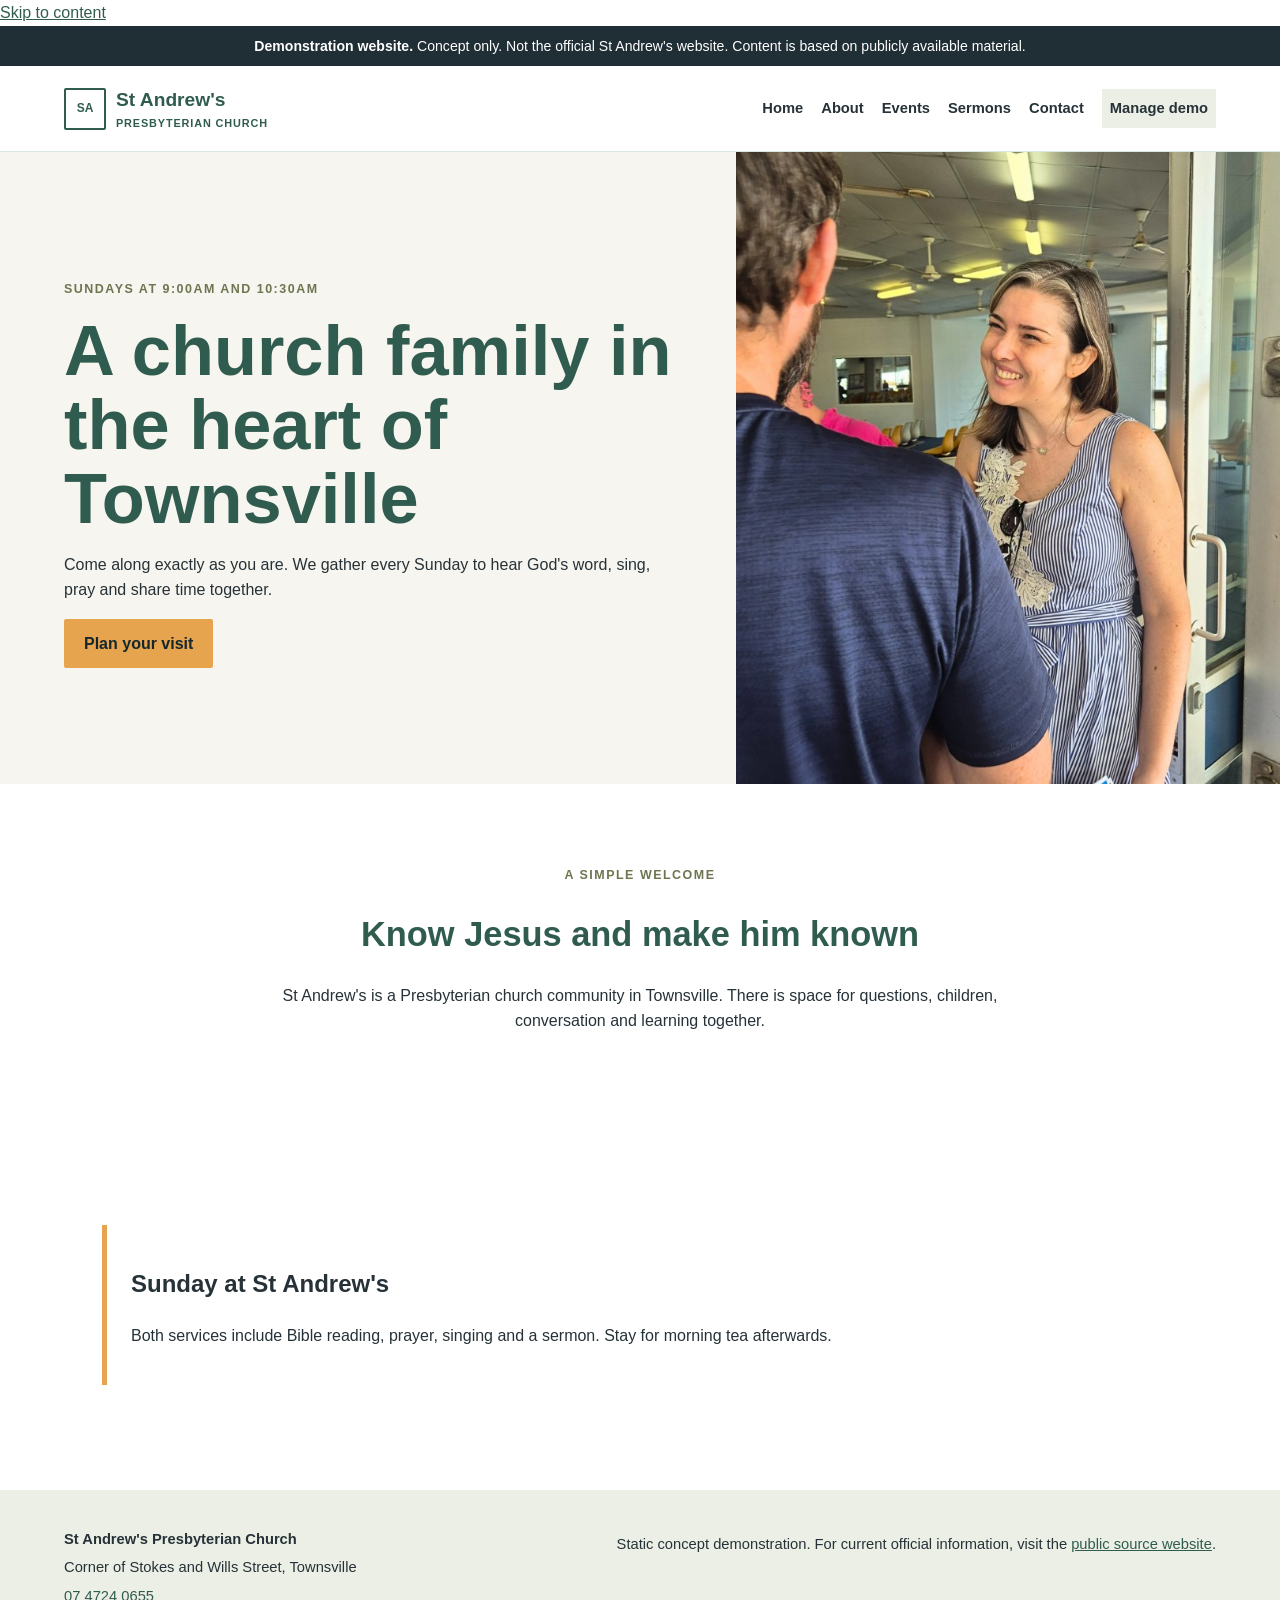
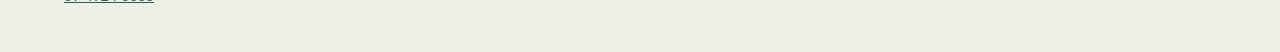
==== index.html @ 090e1e3d "Build St Andrews static demonstration" ====
<!doctype html><html lang="en"><head><meta charset="utf-8"><meta name="viewport" content="width=device-width,initial-scale=1"><base href="./"><title>St Andrew's Townsville | Modern demo</title><meta name="description" content="A modern static concept for St Andrew's Presbyterian Church Townsville."><meta name="robots" content="noindex,nofollow"><meta property="og:title" content="St Andrew's Townsville | Modern demo"><meta property="og:description" content="A modern static concept for St Andrew's Presbyterian Church Townsville."><link rel="icon" href="assets/favicon.svg" type="image/svg+xml"><link rel="stylesheet" href="assets/site.css"></head><body><a class="skip" href="#content">Skip to content</a><aside class="demo" role="note"><strong>Demonstration website.</strong> Concept only. Not the official St Andrew's website. Content is based on publicly available material.</aside><header class="sitehead"><a class="brand" href="index.html" aria-label="St Andrew's home"><span class="mark">SA</span><span>St Andrew's <small>Presbyterian Church</small></span></a><button class="menu" aria-expanded="false" aria-controls="nav">Menu</button><nav id="nav" aria-label="Primary"><a href="index.html">Home</a><a href="about/index.html">About</a><a href="events/index.html">Events</a><a href="sermons/index.html">Sermons</a><a href="contact/index.html">Contact</a><a class="manage-link" href="manage/index.html">Manage demo</a></nav></header><main id="content"><section class="hero"><div class="copy"><p class="eyebrow">Sundays at 9:00am and 10:30am</p><h1 data-headline>A church family in the heart of Townsville</h1><p data-welcome>Come along exactly as you are.</p><a class="button" href="about/index.html">Plan your visit</a></div><img src="assets/church.webp" width="800" height="800" alt="People arriving at St Andrew's church"></section><section class="wrap intro"><p class="eyebrow">A simple welcome</p><h2>Know Jesus and make him known</h2><p>St Andrew's is a Presbyterian church community in Townsville. There is space for questions, children, conversation and learning together.</p></section><section class="wrap"><div class="welcome-note"><h2>Sunday at St Andrew's</h2><p>Both services include Bible reading, prayer, singing and a sermon. Stay for morning tea afterwards.</p></div></section></main><footer><div><strong>St Andrew's Presbyterian Church</strong><p>Corner of Stokes and Wills Street, Townsville</p><p><a href="tel:0747240655">07 4724 0655</a></p></div><p>Static concept demonstration. For current official information, visit the <a target="_blank" rel="noopener" href="https://www.standrewstownsville.org.au/">public source website</a>.</p></footer><script id="baseline-data" type="application/json">{"site": {"headline": "A church family in the heart of Townsville", "welcome": "Come along exactly as you are. We gather every Sunday to hear God's word, sing, pray and share time together."}, "sermons": [{"id": "s1", "date": "2026-07-19", "title": "Matthew 6:12: The Lord's Prayer, Talk 4", "speaker": "Damon Scott", "passage": "Matthew 6:12"}, {"id": "s2", "date": "2026-07-12", "title": "Matthew 6:11: The Lord's Prayer, Talk 3", "speaker": "Damon Scott", "passage": "Matthew 6:11"}], "events": [{"id": "e1", "date": "2026-07-26", "title": "Sunday services", "detail": "9:00am traditional service and 10:30am contemporary service at 119 Wills Street."}, {"id": "e2", "date": "2026-07-31", "title": "Pressy Youth Townsville", "detail": "Grades 7 to 12, Friday during school term at Willows Presbyterian Church."}, {"id": "e3", "date": "2026-06-28", "title": "Sunday services", "detail": "A past regular gathering example."}]}</script><script src="assets/site.js"></script></body></html>
---- assets/site.css ----
*{box-sizing:border-box}html{scroll-behavior:smooth}body{margin:0;font-family:Arial,Helvetica,sans-serif;color:#263238;line-height:1.6;background:#fff}a{color:#305c4f}a:focus-visible,button:focus-visible,input:focus-visible{outline:3px solid #f0ab36;outline-offset:3px}.demo{background:#202e36;color:#fff;text-align:center;padding:9px 18px;font-size:.88rem}.sitehead{min-height:86px;display:flex;align-items:center;justify-content:space-between;gap:20px;padding:12px max(5vw,22px);border-bottom:1px solid #dce5e6;background:#fff}.brand{color:#305c4f;text-decoration:none;font-size:1.2rem;font-weight:700;display:flex;align-items:center;gap:10px}.brand small{display:block;font-size:.68rem;letter-spacing:.08em;text-transform:uppercase}.mark{border:2px solid #305c4f;border-radius:2px;display:grid;place-items:center;width:42px;height:42px;font-size:.75rem}nav{display:flex;gap:18px;align-items:center}nav a{text-decoration:none;color:#263238;font-weight:700;font-size:.92rem}nav a:hover{color:#305c4f}.menu{display:none}.hero{min-height:520px;display:grid;grid-template-columns:1.15fr .85fr;background:#f7f5ef}.hero .copy{padding:clamp(48px,9vw,120px) max(5vw,22px)}h1{color:#305c4f;font-family:Arial,Helvetica,sans-serif;font-size:clamp(2.5rem,5.5vw,5rem);line-height:1.05;margin:.2em 0}.hero img{width:100%;height:100%;object-fit:cover}.eyebrow{text-transform:uppercase;letter-spacing:.12em;color:#6d7650;font-weight:700;font-size:.78rem}.button{display:inline-block;background:#e5a44d;color:#15272d!important;padding:12px 20px;font-weight:700;text-decoration:none;border-radius:2px}.wrap{max-width:1120px;margin:auto;padding:70px 22px}.intro{text-align:center;max-width:760px}.intro h2,.section h2{font-family:Arial,Helvetica,sans-serif;color:#305c4f;font-size:2.15rem;line-height:1.15}.grid{display:grid;grid-template-columns:repeat(3,1fr);gap:25px;margin-top:35px}.card{border:1px solid #d8e1df;background:#fff}.card img{width:100%;aspect-ratio:4/3;object-fit:cover}.card div{padding:20px}.band{background:#ecefe5}.pagehero{padding:72px 22px;background:#f7f5ef;text-align:center}.pagehero h1{font-size:clamp(2.5rem,5vw,4rem)}.prose{max-width:780px;margin:auto}.sermons{display:grid;grid-template-columns:repeat(2,1fr);gap:24px}.sermon{border-top:4px solid #e5a44d;padding:20px;background:#f7faf9}.muted{color:#5e6669}footer{padding:38px max(5vw,22px);background:#ecefe5;display:flex;justify-content:space-between;gap:30px;font-size:.92rem}footer p{margin:.35em 0}@media(max-width:720px){.menu{display:block;background:#fff;border:1px solid #305c4f;padding:8px}.sitehead{flex-wrap:wrap}nav{display:none;width:100%;flex-direction:column;align-items:flex-start;padding:12px 0}nav.open{display:flex}.hero{grid-template-columns:1fr}.hero img{height:300px;order:-1}.grid,.sermons{grid-template-columns:1fr}footer{display:block}.wrap{padding:48px 22px}}@media(prefers-reduced-motion:reduce){html{scroll-behavior:auto}}.welcome-note{border-left:5px solid #e5a44d;padding:20px 24px;background:#fff;margin:35px 0}.filter{width:100%;padding:14px;border:1px solid #8ba098;font:inherit}.editor{max-width:1100px;margin:auto;padding:42px 22px;display:grid;grid-template-columns:1fr 1fr;gap:28px}.editor section{border:1px solid #cfd8d1;padding:20px;background:#fff}.editor label{display:block;font-weight:bold;margin:11px 0 4px}.editor input,.editor textarea,.editor select{width:100%;padding:10px;font:inherit;border:1px solid #91a398}.editor textarea{min-height:90px}.editor button{margin:8px 5px 0 0;padding:10px 14px;background:#305c4f;color:#fff;border:0;font-weight:bold}.editor .danger{background:#8d3f35}.editor .status{min-height:28px;font-weight:bold}.workflow{background:#ecefe5;padding:22px;border-left:5px solid #e5a44d}.item{border-top:1px solid #d7ddd8;padding:10px 0}.manage-link{background:#ecefe5;padding:8px!important}@media(max-width:720px){.editor{grid-template-columns:1fr}}
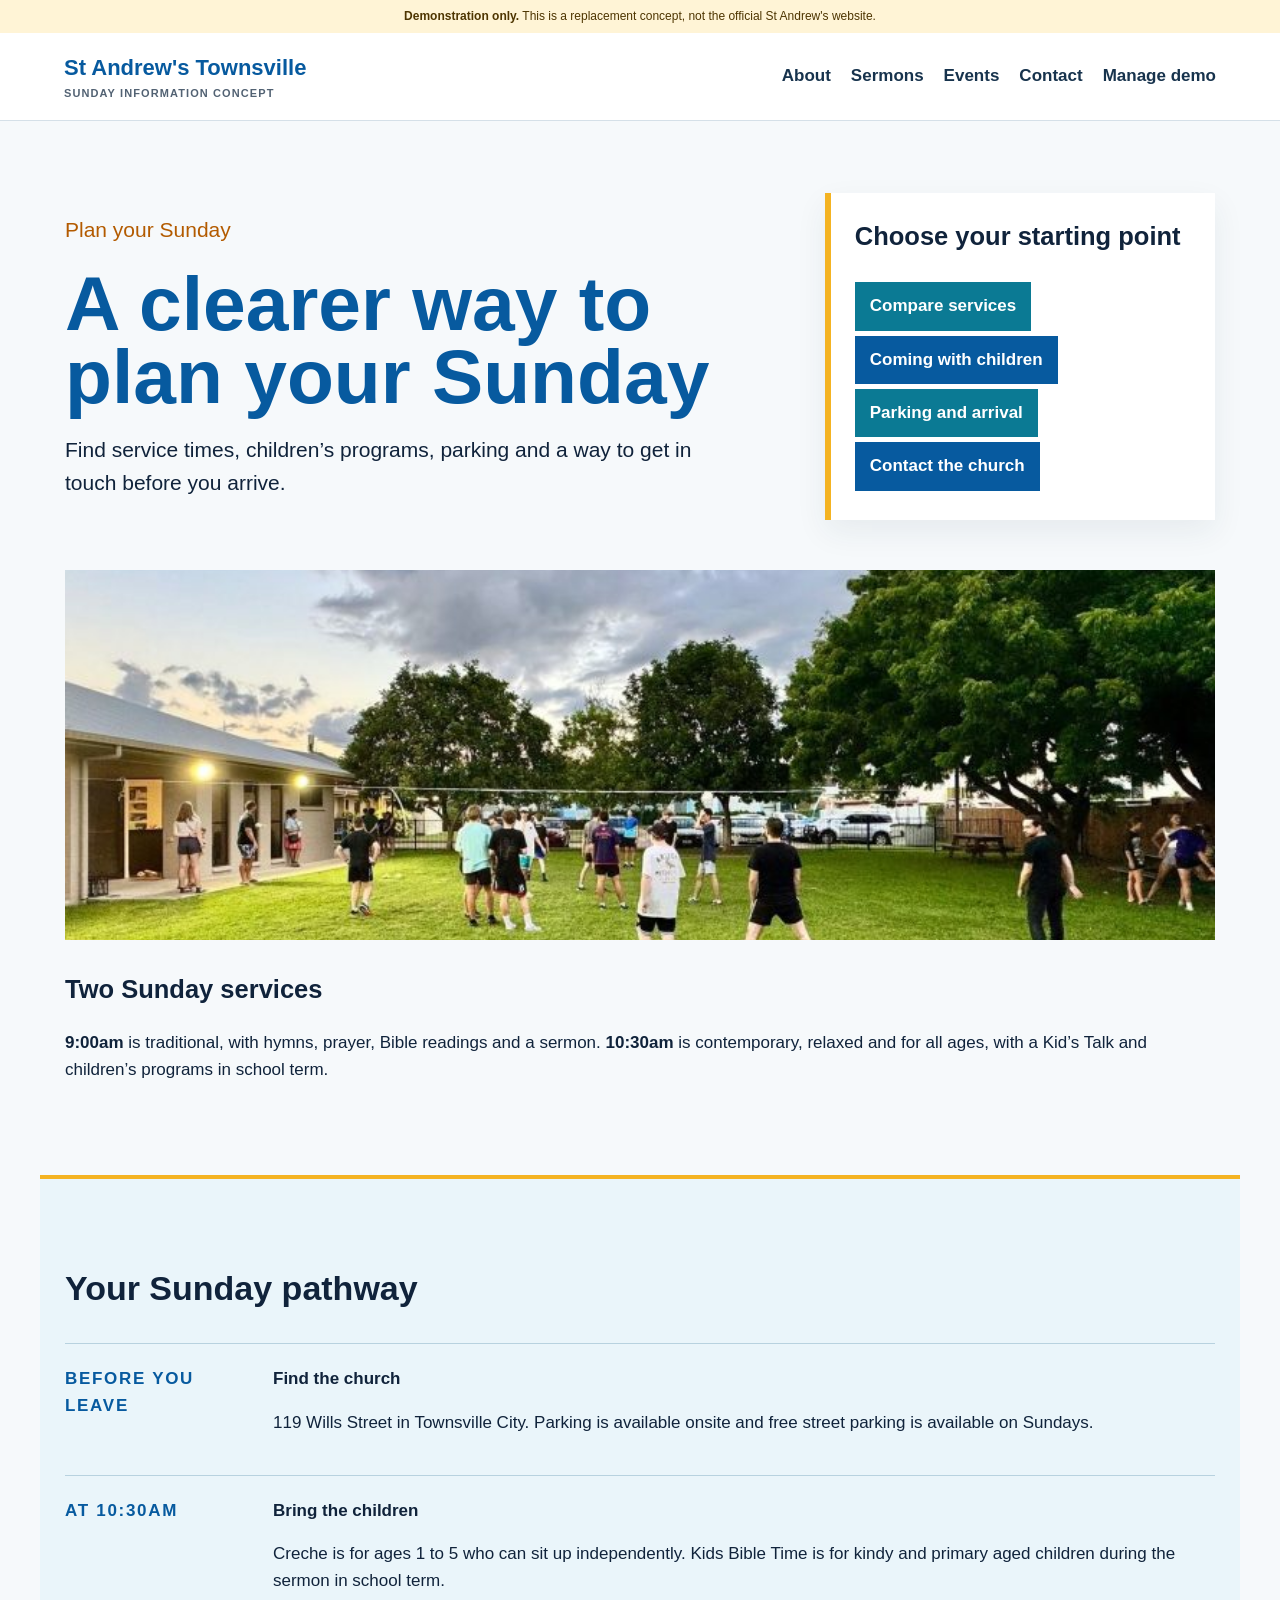
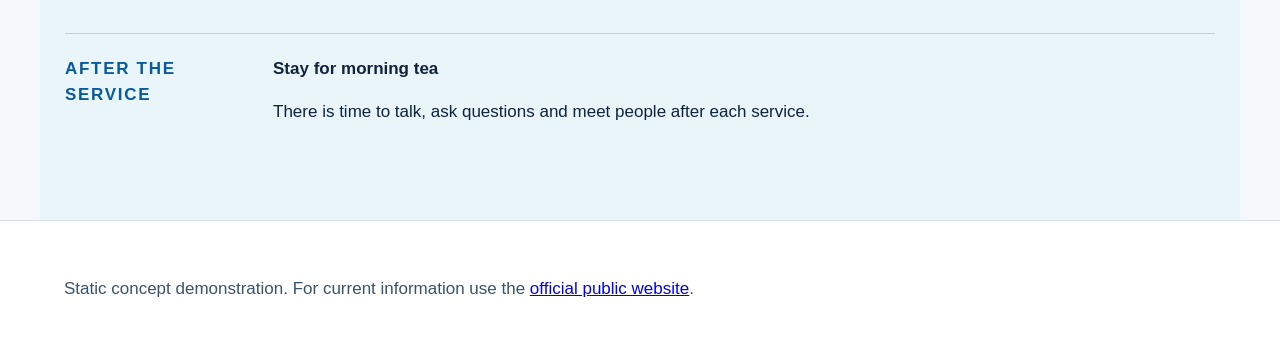
==== commit 53a826c6: "Repair fidelity, design and content workflow" ====
--- a/index.html
+++ b/index.html
@@ -1 +1 @@
-<!doctype html><html lang="en"><head><meta charset="utf-8"><meta name="viewport" content="width=device-width,initial-scale=1"><base href="./"><title>St Andrew's Townsville | Modern demo</title><meta name="description" content="A modern static concept for St Andrew's Presbyterian Church Townsville."><meta name="robots" content="noindex,nofollow"><meta property="og:title" content="St Andrew's Townsville | Modern demo"><meta property="og:description" content="A modern static concept for St Andrew's Presbyterian Church Townsville."><link rel="icon" href="assets/favicon.svg" type="image/svg+xml"><link rel="stylesheet" href="assets/site.css"></head><body><a class="skip" href="#content">Skip to content</a><aside class="demo" role="note"><strong>Demonstration website.</strong> Concept only. Not the official St Andrew's website. Content is based on publicly available material.</aside><header class="sitehead"><a class="brand" href="index.html" aria-label="St Andrew's home"><span class="mark">SA</span><span>St Andrew's <small>Presbyterian Church</small></span></a><button class="menu" aria-expanded="false" aria-controls="nav">Menu</button><nav id="nav" aria-label="Primary"><a href="index.html">Home</a><a href="about/index.html">About</a><a href="events/index.html">Events</a><a href="sermons/index.html">Sermons</a><a href="contact/index.html">Contact</a><a class="manage-link" href="manage/index.html">Manage demo</a></nav></header><main id="content"><section class="hero"><div class="copy"><p class="eyebrow">Sundays at 9:00am and 10:30am</p><h1 data-headline>A church family in the heart of Townsville</h1><p data-welcome>Come along exactly as you are.</p><a class="button" href="about/index.html">Plan your visit</a></div><img src="assets/church.webp" width="800" height="800" alt="People arriving at St Andrew's church"></section><section class="wrap intro"><p class="eyebrow">A simple welcome</p><h2>Know Jesus and make him known</h2><p>St Andrew's is a Presbyterian church community in Townsville. There is space for questions, children, conversation and learning together.</p></section><section class="wrap"><div class="welcome-note"><h2>Sunday at St Andrew's</h2><p>Both services include Bible reading, prayer, singing and a sermon. Stay for morning tea afterwards.</p></div></section></main><footer><div><strong>St Andrew's Presbyterian Church</strong><p>Corner of Stokes and Wills Street, Townsville</p><p><a href="tel:0747240655">07 4724 0655</a></p></div><p>Static concept demonstration. For current official information, visit the <a target="_blank" rel="noopener" href="https://www.standrewstownsville.org.au/">public source website</a>.</p></footer><script id="baseline-data" type="application/json">{"site": {"headline": "A church family in the heart of Townsville", "welcome": "Come along exactly as you are. We gather every Sunday to hear God's word, sing, pray and share time together."}, "sermons": [{"id": "s1", "date": "2026-07-19", "title": "Matthew 6:12: The Lord's Prayer, Talk 4", "speaker": "Damon Scott", "passage": "Matthew 6:12"}, {"id": "s2", "date": "2026-07-12", "title": "Matthew 6:11: The Lord's Prayer, Talk 3", "speaker": "Damon Scott", "passage": "Matthew 6:11"}], "events": [{"id": "e1", "date": "2026-07-26", "title": "Sunday services", "detail": "9:00am traditional service and 10:30am contemporary service at 119 Wills Street."}, {"id": "e2", "date": "2026-07-31", "title": "Pressy Youth Townsville", "detail": "Grades 7 to 12, Friday during school term at Willows Presbyterian Church."}, {"id": "e3", "date": "2026-06-28", "title": "Sunday services", "detail": "A past regular gathering example."}]}</script><script src="assets/site.js"></script></body></html>+<!doctype html><html lang="en"><head><meta charset="utf-8"><meta name="viewport" content="width=device-width,initial-scale=1"><base href="./"><title>St Andrew’s Townsville | St Andrew’s modern demo</title><meta name="description" content="St Andrew’s Townsville"><meta name="robots" content="noindex,nofollow"><meta property="og:title" content="St Andrew’s Townsville | St Andrew’s modern demo"><meta property="og:description" content="St Andrew’s Townsville"><link rel="icon" href="assets/b-favicon.svg"><link rel="stylesheet" href="assets/site.css"></head><body><a class="skip" href="#content">Skip to content</a><div class="demo"><strong>Demonstration only.</strong> This is a replacement concept, not the official St Andrew's website.</div><header class="bhead"><a class="bbrand" href="index.html">St Andrew's Townsville<small>Sunday information concept</small></a><button class="bmenu" aria-label="Open navigation">Menu</button><nav class="bnav"><a href="about/index.html">About</a><a href="sermons/index.html">Sermons</a><a href="events/index.html">Events</a><a href="contact/index.html">Contact</a><a href="manage/index.html">Manage demo</a></nav></header><main id="content"><section class="mast"><div><p class="sun">Plan your Sunday</p><h1 data-headline>A clearer way to plan your Sunday</h1><p data-welcome>Find service times, children’s programs, parking and a way to get in touch before you arrive.</p></div><aside class="route"><h2>Choose your starting point</h2><a href="#services">Compare services</a><a href="#children">Coming with children</a><a href="#arrival">Parking and arrival</a><a href="contact/index.html">Contact the church</a></aside></section><section class="daylight"><img src="assets/b-gather.jpg" width="800" height="497" alt="Public church gathering image"><h2 id="services">Two Sunday services</h2><p><strong>9:00am</strong> is traditional, with hymns, prayer, Bible readings and a sermon. <strong>10:30am</strong> is contemporary, relaxed and for all ages, with a Kid’s Talk and children’s programs in school term.</p></section><section class="pathway"><h2>Your Sunday pathway</h2><div class="steps"><div class="stepno">Before you leave</div><div><strong id="arrival">Find the church</strong><p>119 Wills Street in Townsville City. Parking is available onsite and free street parking is available on Sundays.</p></div></div><div class="steps"><div class="stepno">At 10:30am</div><div><strong id="children">Bring the children</strong><p>Creche is for ages 1 to 5 who can sit up independently. Kids Bible Time is for kindy and primary aged children during the sermon in school term.</p></div></div><div class="steps"><div class="stepno">After the service</div><div><strong>Stay for morning tea</strong><p>There is time to talk, ask questions and meet people after each service.</p></div></div></section></main><footer><p>Static concept demonstration. For current information use the <a href="https://www.standrewstownsville.org.au/" target="_blank" rel="noopener">official public website</a>.</p></footer><script type="module" src="assets/app.js"></script></body></html>
--- a/assets/site.css
+++ b/assets/site.css
@@ -1 +1 @@
-*{box-sizing:border-box}html{scroll-behavior:smooth}body{margin:0;font-family:Arial,Helvetica,sans-serif;color:#263238;line-height:1.6;background:#fff}a{color:#305c4f}a:focus-visible,button:focus-visible,input:focus-visible{outline:3px solid #f0ab36;outline-offset:3px}.demo{background:#202e36;color:#fff;text-align:center;padding:9px 18px;font-size:.88rem}.sitehead{min-height:86px;display:flex;align-items:center;justify-content:space-between;gap:20px;padding:12px max(5vw,22px);border-bottom:1px solid #dce5e6;background:#fff}.brand{color:#305c4f;text-decoration:none;font-size:1.2rem;font-weight:700;display:flex;align-items:center;gap:10px}.brand small{display:block;font-size:.68rem;letter-spacing:.08em;text-transform:uppercase}.mark{border:2px solid #305c4f;border-radius:2px;display:grid;place-items:center;width:42px;height:42px;font-size:.75rem}nav{display:flex;gap:18px;align-items:center}nav a{text-decoration:none;color:#263238;font-weight:700;font-size:.92rem}nav a:hover{color:#305c4f}.menu{display:none}.hero{min-height:520px;display:grid;grid-template-columns:1.15fr .85fr;background:#f7f5ef}.hero .copy{padding:clamp(48px,9vw,120px) max(5vw,22px)}h1{color:#305c4f;font-family:Arial,Helvetica,sans-serif;font-size:clamp(2.5rem,5.5vw,5rem);line-height:1.05;margin:.2em 0}.hero img{width:100%;height:100%;object-fit:cover}.eyebrow{text-transform:uppercase;letter-spacing:.12em;color:#6d7650;font-weight:700;font-size:.78rem}.button{display:inline-block;background:#e5a44d;color:#15272d!important;padding:12px 20px;font-weight:700;text-decoration:none;border-radius:2px}.wrap{max-width:1120px;margin:auto;padding:70px 22px}.intro{text-align:center;max-width:760px}.intro h2,.section h2{font-family:Arial,Helvetica,sans-serif;color:#305c4f;font-size:2.15rem;line-height:1.15}.grid{display:grid;grid-template-columns:repeat(3,1fr);gap:25px;margin-top:35px}.card{border:1px solid #d8e1df;background:#fff}.card img{width:100%;aspect-ratio:4/3;object-fit:cover}.card div{padding:20px}.band{background:#ecefe5}.pagehero{padding:72px 22px;background:#f7f5ef;text-align:center}.pagehero h1{font-size:clamp(2.5rem,5vw,4rem)}.prose{max-width:780px;margin:auto}.sermons{display:grid;grid-template-columns:repeat(2,1fr);gap:24px}.sermon{border-top:4px solid #e5a44d;padding:20px;background:#f7faf9}.muted{color:#5e6669}footer{padding:38px max(5vw,22px);background:#ecefe5;display:flex;justify-content:space-between;gap:30px;font-size:.92rem}footer p{margin:.35em 0}@media(max-width:720px){.menu{display:block;background:#fff;border:1px solid #305c4f;padding:8px}.sitehead{flex-wrap:wrap}nav{display:none;width:100%;flex-direction:column;align-items:flex-start;padding:12px 0}nav.open{display:flex}.hero{grid-template-columns:1fr}.hero img{height:300px;order:-1}.grid,.sermons{grid-template-columns:1fr}footer{display:block}.wrap{padding:48px 22px}}@media(prefers-reduced-motion:reduce){html{scroll-behavior:auto}}.welcome-note{border-left:5px solid #e5a44d;padding:20px 24px;background:#fff;margin:35px 0}.filter{width:100%;padding:14px;border:1px solid #8ba098;font:inherit}.editor{max-width:1100px;margin:auto;padding:42px 22px;display:grid;grid-template-columns:1fr 1fr;gap:28px}.editor section{border:1px solid #cfd8d1;padding:20px;background:#fff}.editor label{display:block;font-weight:bold;margin:11px 0 4px}.editor input,.editor textarea,.editor select{width:100%;padding:10px;font:inherit;border:1px solid #91a398}.editor textarea{min-height:90px}.editor button{margin:8px 5px 0 0;padding:10px 14px;background:#305c4f;color:#fff;border:0;font-weight:bold}.editor .danger{background:#8d3f35}.editor .status{min-height:28px;font-weight:bold}.workflow{background:#ecefe5;padding:22px;border-left:5px solid #e5a44d}.item{border-top:1px solid #d7ddd8;padding:10px 0}.manage-link{background:#ecefe5;padding:8px!important}@media(max-width:720px){.editor{grid-template-columns:1fr}}+*{box-sizing:border-box}body{margin:0;background:#f6f9fb;color:#10233b;font:17px/1.55 Arial,Helvetica,sans-serif}.skip{position:absolute;left:-9999px;top:8px;background:#fff;color:#073d70;padding:10px;z-index:99}.skip:focus{left:8px}.demo{font-size:12px;text-align:center;background:#fff4d6;color:#4e3500;padding:7px}.bhead{background:#fff;border-bottom:1px solid #d5e0e8;padding:18px max(5vw,20px);display:flex;align-items:center;gap:22px}.bbrand{font-weight:800;color:#075a9f;text-decoration:none;font-size:22px}.bbrand small{display:block;font-size:11px;letter-spacing:.1em;text-transform:uppercase;color:#526273}.bnav{margin-left:auto;display:flex;gap:20px}.bnav a{color:#17334d;font-weight:bold;text-decoration:none}.bmenu{display:none}.sun{color:#b35b00}.mast{max-width:1200px;margin:auto;padding:72px 25px 35px;display:grid;grid-template-columns:1.3fr .7fr;gap:35px}.mast h1{font-size:clamp(2.8rem,6vw,5.7rem);line-height:.95;margin:.1em 0;color:#075a9f}.mast p{font-size:21px;max-width:670px}.route{border-left:6px solid #f4b322;background:#fff;padding:24px;box-shadow:0 12px 30px #19334d12}.route h2{margin-top:0}.route a,.button{display:inline-block;background:#075a9f;color:#fff;text-decoration:none;padding:11px 15px;font-weight:bold;margin:5px 4px 0 0}.route a:nth-child(even){background:#0b7a94}.daylight{max-width:1200px;margin:auto;padding:15px 25px 75px}.daylight img{width:100%;height:370px;object-fit:cover}.pathway{max-width:1200px;margin:0 auto;padding:55px 25px;background:#eaf5fa;border-top:4px solid #f4b322}.pathway h2{font-size:34px}.steps{display:grid;grid-template-columns:180px 1fr;gap:28px;border-top:1px solid #b8d2df;padding:22px 0}.stepno{font-weight:bold;color:#075a9f;text-transform:uppercase;letter-spacing:.1em}.page{max-width:980px;margin:auto;padding:70px 25px}.page h1{font-size:clamp(2.5rem,5vw,4.4rem);line-height:1;color:#075a9f}.list{display:grid;gap:16px}.item{background:#fff;border-left:5px solid #0b7a94;padding:18px}.filter,input,textarea{width:100%;padding:12px;border:1px solid #9db7c7;font:inherit;background:#fff}.filter-label{font-weight:bold}.empty{background:#fff4d6;padding:18px;border-left:5px solid #f4b322}.editor{max-width:1120px;margin:auto;padding:45px 25px;display:grid;grid-template-columns:1fr 1fr;gap:24px}.editor section{background:#fff;padding:22px;border:1px solid #d5e0e8}.editor label{display:block;font-weight:bold;margin:10px 0 4px}.editor button{padding:10px 14px;background:#075a9f;color:#fff;border:0;font-weight:bold;margin:8px 4px 0 0}.editor .danger{background:#8e3e36}.status{min-height:30px;font-weight:bold}.adapter{background:#eaf5fa!important;border-top:5px solid #f4b322!important}footer{background:#fff;border-top:1px solid #d5e0e8;padding:38px max(5vw,20px);color:#38536a}@media(max-width:750px){.bmenu{display:block;margin-left:auto}.bnav{display:none}.bnav.open{display:flex;position:absolute;top:98px;left:0;right:0;z-index:5;background:#fff;padding:20px;flex-direction:column}.mast{grid-template-columns:1fr;padding-top:45px}.daylight img{height:280px}.steps{grid-template-columns:1fr}.editor{grid-template-columns:1fr}}
